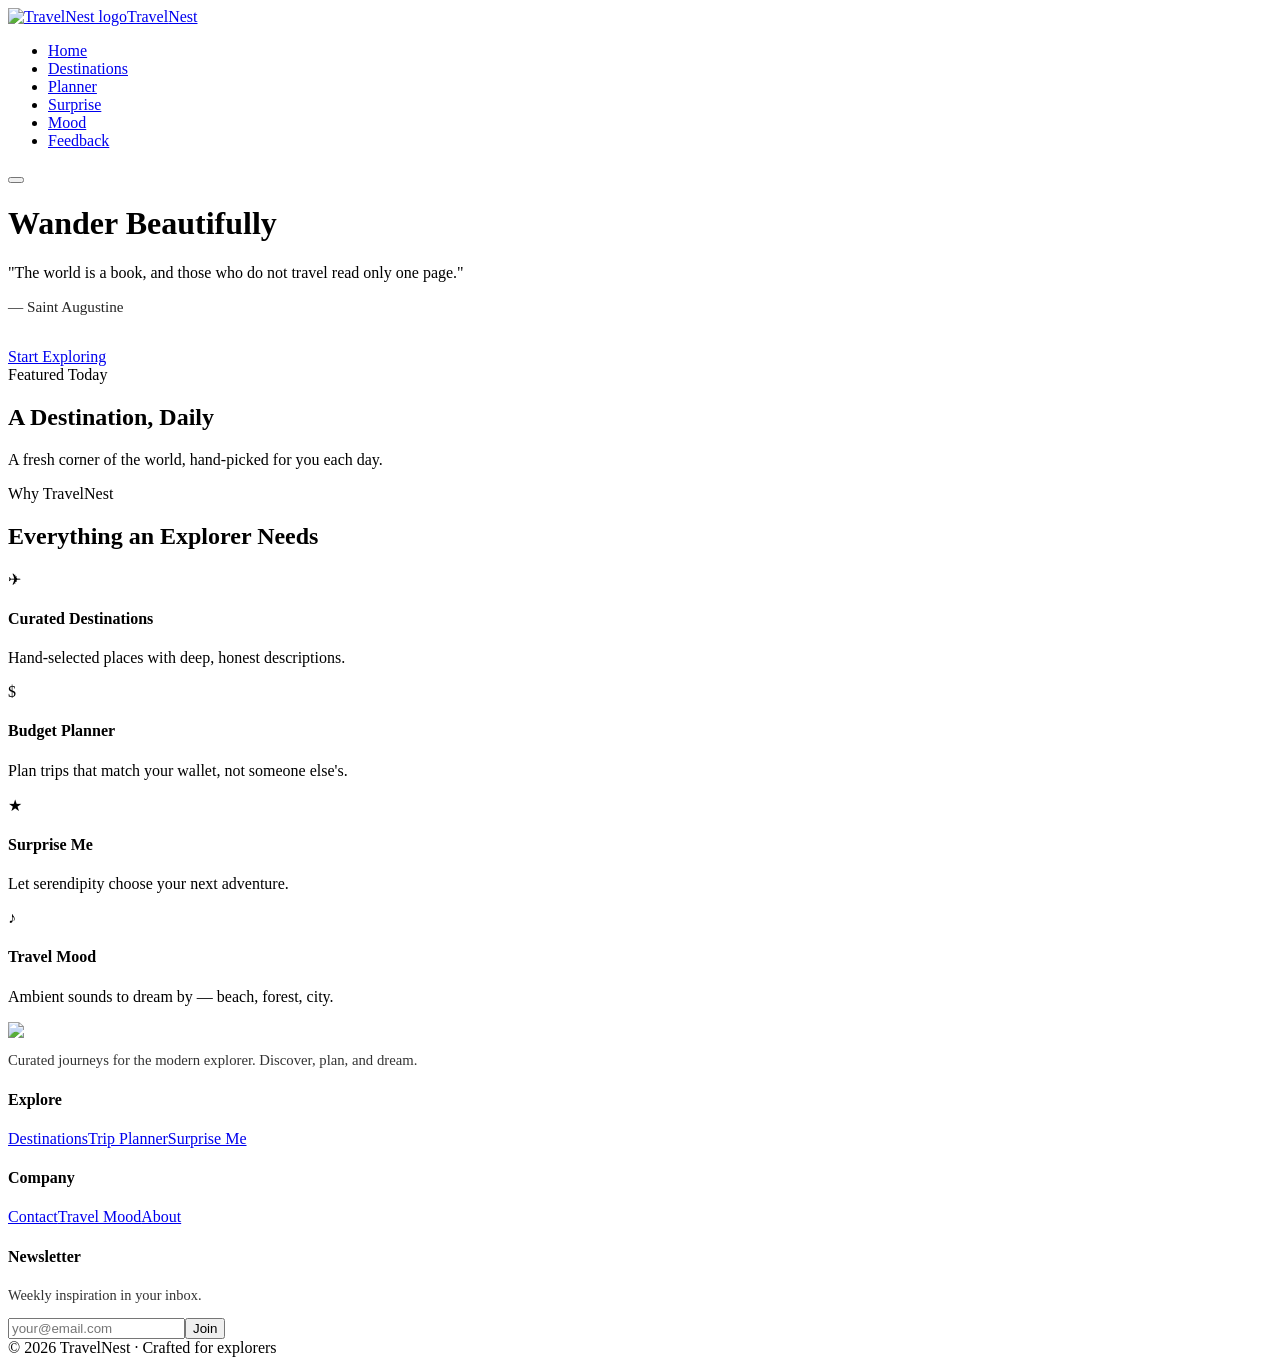
==== index.html @ ad7ad88b "Add files via upload" ====
<!DOCTYPE html><html lang="en"><head><meta charset="UTF-8"><meta name="viewport" content="width=device-width,initial-scale=1">
<link rel="manifest" href="manifest.json">
<meta name="theme-color" content="#2D4F4F">
<link rel="icon" href="icons/favicon.svg" type="image/svg+xml">
<link rel="apple-touch-icon" href="icons/icon-512.png">
<link rel="preconnect" href="https://fonts.googleapis.com">
<link rel="preconnect" href="https://fonts.gstatic.com" crossorigin>
<link href="https://fonts.googleapis.com/css2?family=Playfair+Display:wght@600;700&family=Poppins:wght@300;400;500;600;700&display=swap" rel="stylesheet">
<link rel="stylesheet" href="css/styles.css"><title>TravelNest — Curated Journeys for Modern Explorers</title>
<meta name="description" content="Discover handpicked destinations, plan your trip budget, and find your travel mood with TravelNest.">
</head><body>
<nav class="nav"><div class="nav-inner">
<a href="index.html" class="logo"><img src="icons/logo.svg" alt="TravelNest logo" class="brand-logo">Travel<span>Nest</span></a>
<ul class="nav-links">
<li><a href="index.html">Home</a></li>
<li><a href="destinations.html">Destinations</a></li>
<li><a href="planner.html">Planner</a></li>
<li><a href="random.html">Surprise</a></li>
<li><a href="mood.html">Mood</a></li>
<li><a href="feedback.html">Feedback</a></li>
</ul>
<button class="hamburger" aria-label="Menu"><span></span><span></span><span></span></button>
</div></nav>
<header class="hero"><div id="hero-stage"></div>
<div class="hero-content"><h1>Wander Beautifully</h1>
<p id="hero-quote">"The world is a book, and those who do not travel read only one page."</p>
<p id="hero-author" style="font-size:.95rem;opacity:.85;margin-bottom:2rem">— Saint Augustine</p>
<a href="destinations.html" class="btn">Start Exploring</a>
<a href="planner.html" class="btn btn-outline" style="margin-left:.5rem;color:#fff;border-color:#fff">Plan a Trip</a></div>
<div class="hero-dots" id="hero-dots"></div></header>

<section class="section"><div class="container">
<div class="section-head reveal"><span class="eyebrow">Featured Today</span><h2>A Destination, Daily</h2><p>A fresh corner of the world, hand-picked for you each day.</p></div>
<div class="dotd reveal" id="dotd"></div>
</div></section>

<section class="section" style="background:#fff"><div class="container">
<div class="section-head reveal"><span class="eyebrow">Why TravelNest</span><h2>Everything an Explorer Needs</h2></div>
<div class="features">
<div class="feature reveal"><div class="feature-icon">✈</div><h4>Curated Destinations</h4><p>Hand-selected places with deep, honest descriptions.</p></div>
<div class="feature reveal"><div class="feature-icon">$</div><h4>Budget Planner</h4><p>Plan trips that match your wallet, not someone else's.</p></div>
<div class="feature reveal"><div class="feature-icon">★</div><h4>Surprise Me</h4><p>Let serendipity choose your next adventure.</p></div>
<div class="feature reveal"><div class="feature-icon">♪</div><h4>Travel Mood</h4><p>Ambient sounds to dream by — beach, forest, city.</p></div>
</div></div></section>

<footer><div class="container"><div class="footer-grid">
<div><div class="logo" style="color:#fff"><img src="icons/logo.svg" alt="TravelNest logo" class="footer-logo">Travel<span>Nest</span></div><p style="opacity:.8;margin-top:.8rem;font-size:.92rem">Curated journeys for the modern explorer. Discover, plan, and dream.</p></div>
<div><h4>Explore</h4><a href="destinations.html">Destinations</a><a href="planner.html">Trip Planner</a><a href="random.html">Surprise Me</a></div>
<div><h4>Company</h4><a href="feedback.html">Contact</a><a href="mood.html">Travel Mood</a><a href="#">About</a></div>
<div><h4>Newsletter</h4><p style="opacity:.8;font-size:.9rem">Weekly inspiration in your inbox.</p>
<form id="newsletter-form" class="newsletter"><input type="email" placeholder="your@email.com" required><button type="submit">Join</button></form></div>
</div><div class="footer-bottom">© 2026 TravelNest · Crafted for explorers</div></div></footer>
<div class="modal" id="modal"><div class="modal-box" id="modal-body"></div></div>
<script src="js/data.js"></script><script src="js/main.js"></script>
<script>initHome();</script></body></html>
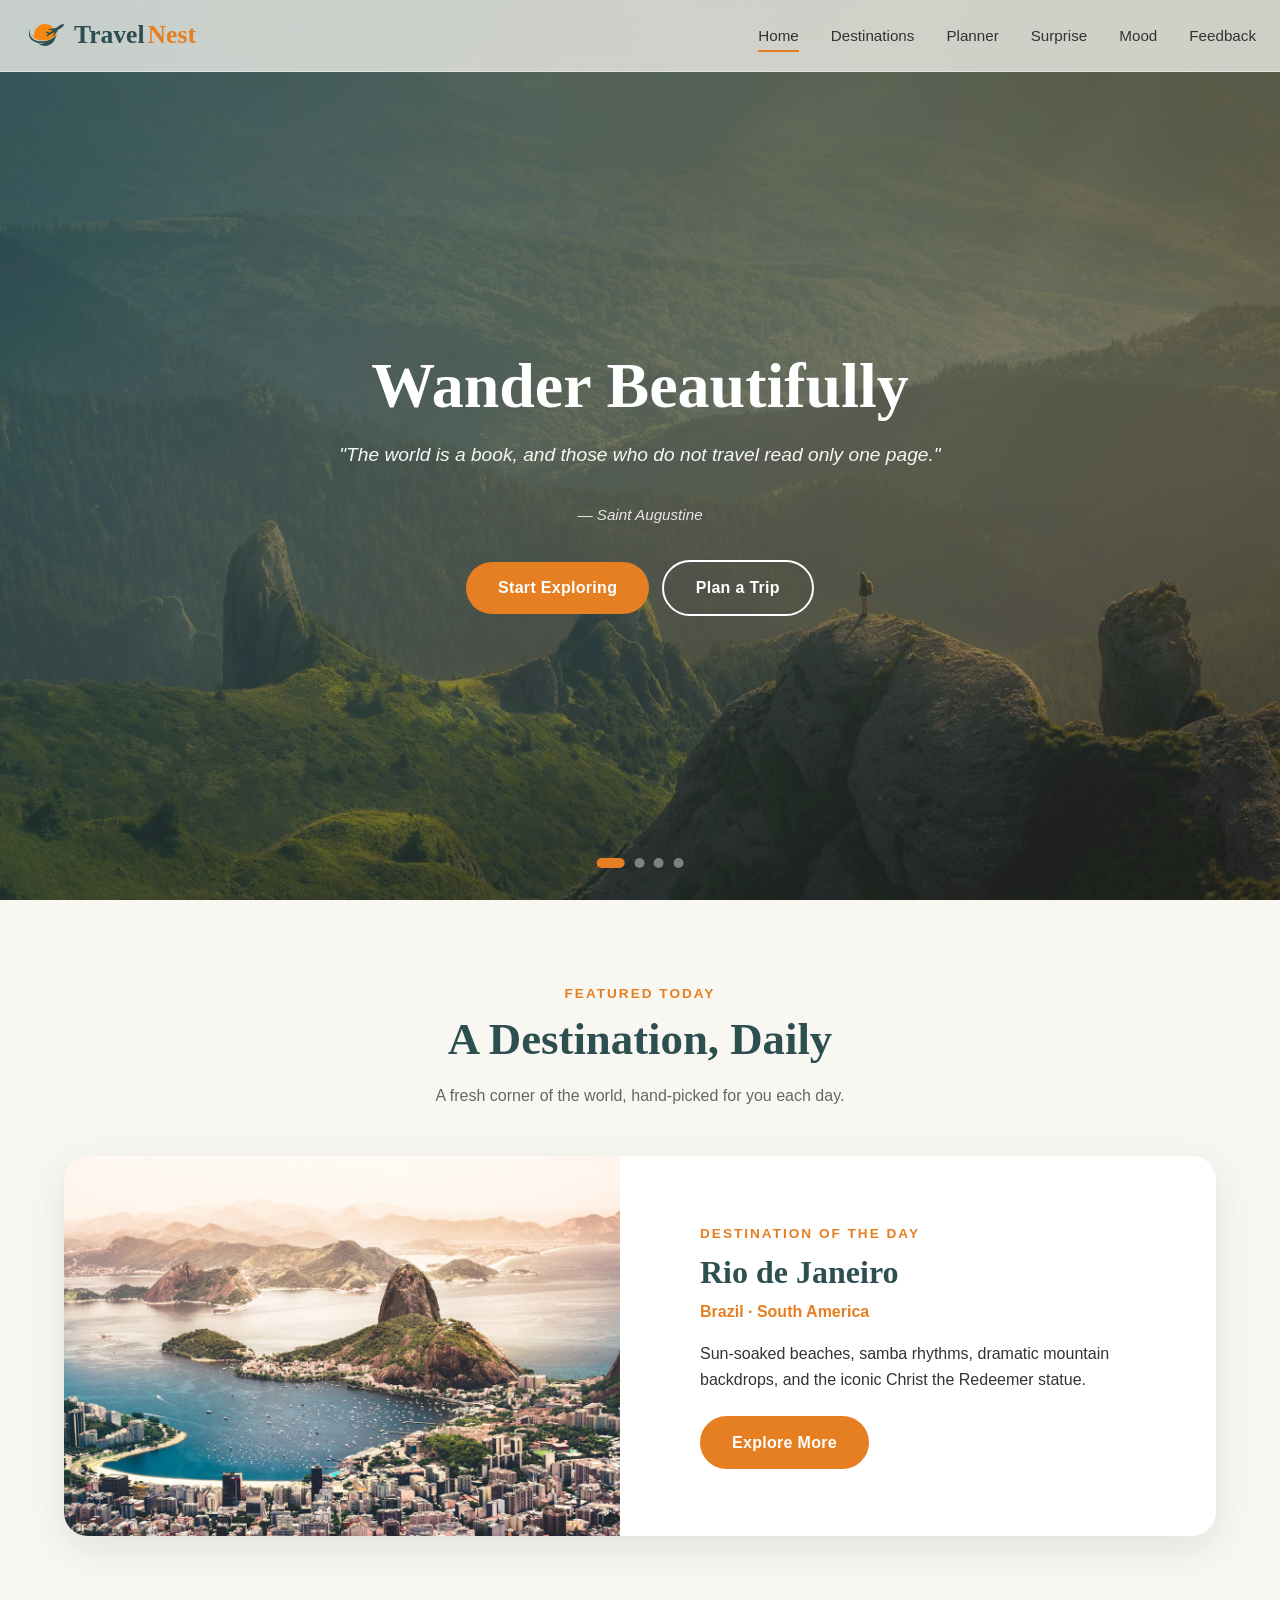
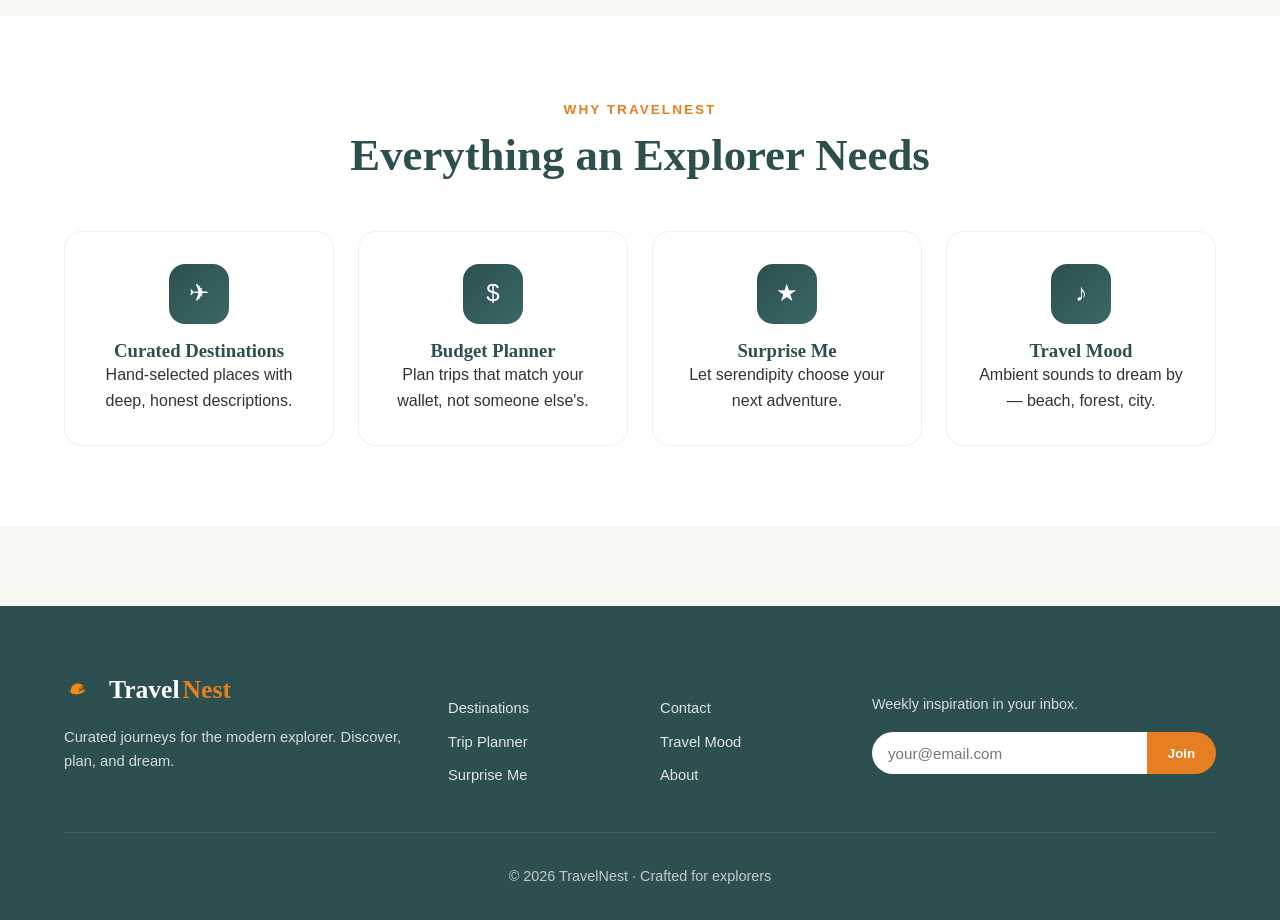
==== commit 12bbd057: "Update feature headings and footer structure" ====
--- a/index.html
+++ b/index.html
@@ -37,17 +37,17 @@
 <section class="section" style="background:#fff"><div class="container">
 <div class="section-head reveal"><span class="eyebrow">Why TravelNest</span><h2>Everything an Explorer Needs</h2></div>
 <div class="features">
-<div class="feature reveal"><div class="feature-icon">✈</div><h4>Curated Destinations</h4><p>Hand-selected places with deep, honest descriptions.</p></div>
-<div class="feature reveal"><div class="feature-icon">$</div><h4>Budget Planner</h4><p>Plan trips that match your wallet, not someone else's.</p></div>
-<div class="feature reveal"><div class="feature-icon">★</div><h4>Surprise Me</h4><p>Let serendipity choose your next adventure.</p></div>
-<div class="feature reveal"><div class="feature-icon">♪</div><h4>Travel Mood</h4><p>Ambient sounds to dream by — beach, forest, city.</p></div>
+<div class="feature reveal"><div class="feature-icon">✈</div><h3>Curated Destinations</h3><p>Hand-selected places with deep, honest descriptions.</p></div>
+<div class="feature reveal"><div class="feature-icon">$</div><h3>Budget Planner</h3><p>Plan trips that match your wallet, not someone else's.</p></div>
+<div class="feature reveal"><div class="feature-icon">★</div><h3>Surprise Me</h3><p>Let serendipity choose your next adventure.</p></div>
+<div class="feature reveal"><div class="feature-icon">♪</div><h3>Travel Mood</h3><p>Ambient sounds to dream by — beach, forest, city.</p></div>
 </div></div></section>
 
 <footer><div class="container"><div class="footer-grid">
 <div><div class="logo" style="color:#fff"><img src="icons/logo.svg" alt="TravelNest logo" class="footer-logo">Travel<span>Nest</span></div><p style="opacity:.8;margin-top:.8rem;font-size:.92rem">Curated journeys for the modern explorer. Discover, plan, and dream.</p></div>
-<div><h4>Explore</h4><a href="destinations.html">Destinations</a><a href="planner.html">Trip Planner</a><a href="random.html">Surprise Me</a></div>
-<div><h4>Company</h4><a href="feedback.html">Contact</a><a href="mood.html">Travel Mood</a><a href="#">About</a></div>
-<div><h4>Newsletter</h4><p style="opacity:.8;font-size:.9rem">Weekly inspiration in your inbox.</p>
+<div><h3>Explore</h3><a href="destinations.html">Destinations</a><a href="planner.html">Trip Planner</a><a href="random.html">Surprise Me</a></div>
+<div><h3>Company</h3><a href="feedback.html">Contact</a><a href="mood.html">Travel Mood</a><a href="#">About</a></div>
+<div><h3>Newsletter</h3><p style="opacity:.8;font-size:.9rem">Weekly inspiration in your inbox.</p>
 <form id="newsletter-form" class="newsletter"><input type="email" placeholder="your@email.com" required><button type="submit">Join</button></form></div>
 </div><div class="footer-bottom">© 2026 TravelNest · Crafted for explorers</div></div></footer>
 <div class="modal" id="modal"><div class="modal-box" id="modal-body"></div></div>
--- a/css/styles.css
+++ b/css/styles.css
@@ -0,0 +1,372 @@
+/* System design*/
+
+:root {
+  --nature: #2D4F4F; 
+  --sunset: #E67E22; 
+  --sand: #F9F7F2; 
+  --charcoal: #333;
+  --glass: rgba(249, 247, 242, 0.75); 
+  --shadow: 0 12px 40px rgba(45, 79, 79, 0.12);
+  --transition: all 0.3s cubic-bezier(0.4, 0, 0.2, 1);
+}
+
+* { box-sizing: border-box; margin: 0; padding: 0; }
+html { scroll-behavior: smooth; }
+
+body { 
+    font-family: 'Poppins', sans-serif; 
+    background: var(--sand); 
+    color: var(--charcoal); 
+    line-height: 1.6; 
+    overflow-x: hidden; 
+}
+
+h1, h2, h3, h4 { 
+    font-family: 'Playfair Display', serif; 
+    color: var(--nature); 
+    font-weight: 700; 
+    line-height: 1.2; 
+}
+
+h1 { font-size: clamp(2.2rem, 5vw, 4.2rem); }
+h2 { font-size: clamp(1.8rem, 3.5vw, 2.8rem); margin-bottom: 1rem; }
+
+a { color: inherit; text-decoration: none; transition: var(--transition); }
+img { max-width: 100%; display: block; }
+
+.container { max-width: 1200px; margin: 0 auto; padding: 0 1.5rem; }
+
+/* BUTTONS - Professional UX */
+.btn { 
+    display: inline-block; 
+    padding: .85rem 2rem; 
+    background: var(--sunset); 
+    color: #fff; 
+    border: none; 
+    border-radius: 50px; 
+    font-weight: 600; 
+    cursor: pointer; 
+    font-family: inherit; 
+    font-size: 1rem; 
+    transition: var(--transition); 
+    letter-spacing: .3px; 
+}
+.btn:hover { 
+    transform: translateY(-3px); 
+    box-shadow: 0 10px 25px rgba(230, 126, 34, 0.4); 
+    background: #d56b10; 
+}
+.btn-outline { 
+    background: transparent; 
+    color: var(--nature); 
+    border: 2px solid var(--nature); 
+}
+.btn-outline:hover { 
+    background: var(--nature); 
+    color: #fff; 
+}
+
+/* NAV - High-End Glassmorphism */
+.nav { 
+    position: fixed; 
+    top: 0; left: 0; right: 0; 
+    z-index: 100; 
+    background: var(--glass); 
+    backdrop-filter: blur(15px); 
+    -webkit-backdrop-filter: blur(15px); 
+    border-bottom: 1px solid rgba(255, 255, 255, 0.4); 
+    transition: var(--transition); 
+}
+.nav-inner { 
+    display: flex; 
+    justify-content: space-between; 
+    align-items: center; 
+    padding: 0.8rem 1.5rem; 
+    max-width: 1300px; 
+    margin: 0 auto; 
+}
+
+/* LOGO ALIGNMENT - */
+.logo { 
+    display: inline-flex; 
+    align-items: center; 
+    gap: 5px; 
+    font-family: 'Playfair Display', serif; 
+    font-size: 1.6rem; 
+    font-weight: 700; 
+    color: var(--nature); 
+    text-decoration: none; 
+}
+
+.logo:hover { opacity: 0.8; }
+.logo span { 
+    color: var(--sunset); 
+    margin-left: -2px; 
+}
+.brand-logo { 
+    height: 45px; 
+    width: auto; 
+    display: block; 
+    object-fit: contain; 
+    flex-shrink: 0; 
+}
+/* Footer Logo Specific Styling */
+.footer-logo {
+    height: 30px; 
+    width: auto;
+    margin-right: 10px;
+}
+
+
+footer .logo {
+    display: inline-flex;
+    align-items: center;
+    gap: 5px;
+}
+
+@media (max-width: 520px) { 
+    .logo { font-size: 1.25rem; } 
+    .brand-logo { height: 32px; } 
+}
+
+.nav-links { display: flex; gap: 2rem; list-style: none; }
+.nav-links a { 
+    font-weight: 500; 
+    position: relative; 
+    padding: .3rem 0; 
+    font-size: .95rem; 
+}
+.nav-links a::after { 
+    content: ''; position: absolute; left: 0; bottom: -4px; 
+    width: 0; height: 2px; background: var(--sunset); transition: var(--transition); 
+}
+.nav-links a:hover::after, .nav-links a.active::after { width: 100%; }
+
+.hamburger { 
+    display: none; flex-direction: column; gap: 5px; cursor: pointer; 
+    background: none; border: none; padding: 8px; z-index: 101; 
+}
+.hamburger span { width: 26px; height: 2px; background: var(--nature); transition: var(--transition); border-radius: 2px; }
+.hamburger.open span:nth-child(1) { transform: translateY(7px) rotate(45deg); }
+.hamburger.open span:nth-child(2) { opacity: 0; }
+.hamburger.open span:nth-child(3) { transform: translateY(-7px) rotate(-45deg); }
+
+@media(max-width: 820px) {
+  .hamburger { display: flex; }
+  .nav-links { 
+    position: fixed; top: 0; right: -100%; flex-direction: column; 
+    background: var(--sand); width: 75%; height: 100vh; 
+    padding: 6rem 2rem; gap: 1.5rem; 
+    transition: .4s cubic-bezier(.4, 0, .2, 1); 
+    box-shadow: -10px 0 30px rgba(0, 0, 0, .1); 
+  }
+  .nav-links.open { right: 0; }
+}
+
+/* HERO SECTION */
+.hero { 
+    min-height: 100vh; display: flex; align-items: center; justify-content: center; 
+    position: relative; overflow: hidden; color: #fff; text-align: center; padding: 6rem 1rem 2rem; 
+}
+.hero-slide { 
+    position: absolute; inset: 0; background-size: cover; background-position: center; 
+    opacity: 0; transition: opacity 1.2s ease; transform: scale(1.05); 
+}
+.hero-slide.active { opacity: 1; transform: scale(1); }
+.hero-slide::after { 
+    content: ''; position: absolute; inset: 0; 
+    background: linear-gradient(135deg, rgba(45, 79, 79, 0.7), rgba(51, 51, 51, 0.5)); 
+}
+.hero-content { position: relative; z-index: 2; max-width: 900px; animation: fadeUp 1s ease; }
+.hero h1 { color: #fff; margin-bottom: 1rem; }
+.hero p { font-size: 1.2rem; font-style: italic; margin-bottom: 2rem; opacity: .95; }
+.hero-dots { position: absolute; bottom: 2rem; left: 50%; transform: translateX(-50%); display: flex; gap: .6rem; z-index: 3; }
+.hero-dots button { 
+    width: 10px; height: 10px; border-radius: 50%; border: none; 
+    background: rgba(255, 255, 255, 0.4); cursor: pointer; transition: var(--transition); 
+}
+.hero-dots button.active { background: var(--sunset); width: 28px; border-radius: 5px; }
+
+@keyframes fadeUp { from { opacity: 0; transform: translateY(30px); } to { opacity: 1; transform: translateY(0); } }
+
+/* GENERAL SECTIONS */
+.section { padding: 5rem 0; }
+.section-head { text-align: center; margin-bottom: 3rem; }
+.section-head p { color: #666; max-width: 600px; margin: .5rem auto 0; }
+.eyebrow { 
+    display: inline-block; color: var(--sunset); font-weight: 600; 
+    letter-spacing: 2px; text-transform: uppercase; font-size: .85rem; margin-bottom: .5rem; 
+}
+
+/* REVEAL ANIMATION */
+.reveal { opacity: 0; transform: translateY(40px); transition: opacity .8s ease, transform .8s ease; }
+.reveal.visible { opacity: 1; transform: translateY(0); }
+
+/* DESTINATION OF THE DAY */
+.dotd { 
+    display: grid; grid-template-columns: 1fr 1fr; gap: 2.5rem; 
+    background: #fff; border-radius: 24px; overflow: hidden; box-shadow: var(--shadow); 
+}
+.dotd-img { min-height: 380px; background-size: cover; background-position: center; }
+.dotd-body { padding: 2.5rem; display: flex; flex-direction: column; justify-content: center; }
+.dotd-body h3 { font-size: 2rem; margin-bottom: .5rem; }
+.dotd-meta { color: var(--sunset); font-weight: 600; margin-bottom: 1rem; }
+@media(max-width: 768px) { .dotd { grid-template-columns: 1fr; } .dotd-img { min-height: 260px; } }
+
+/* FEATURES */
+.features { display: grid; grid-template-columns: repeat(auto-fit, minmax(240px, 1fr)); gap: 1.5rem; }
+.feature { 
+    background: #fff; padding: 2rem; border-radius: 18px; text-align: center; 
+    transition: var(--transition); border: 1px solid rgba(45, 79, 79, 0.08); 
+}
+.feature:hover { transform: translateY(-8px); box-shadow: var(--shadow); }
+.feature-icon { 
+    width: 60px; height: 60px; background: linear-gradient(135deg, var(--nature), #3a6868); 
+    color: #fff; border-radius: 16px; display: grid; place-items: center; 
+    margin: 0 auto 1rem; font-size: 1.5rem; 
+}
+
+/* DESTINATION CARDS */
+.filters { display: flex; gap: 1rem; flex-wrap: wrap; margin-bottom: 2rem; justify-content: center; }
+.filters input, .filters select { 
+    padding: .8rem 1.2rem; border: 2px solid #e5e1d8; border-radius: 50px; 
+    background: #fff; font-family: inherit; font-size: .95rem; min-width: 200px; transition: var(--transition); 
+}
+.filters input:focus, .filters select:focus { outline: none; border-color: var(--sunset); }
+.cards { display: grid; grid-template-columns: repeat(auto-fill, minmax(290px, 1fr)); gap: 2rem; }
+.card { 
+    background: #fff; border-radius: 20px; overflow: hidden; cursor: pointer; 
+    transition: var(--transition); box-shadow: 0 5px 20px rgba(0, 0, 0, 0.06); 
+}
+.card:hover { transform: translateY(-10px); box-shadow: 0 20px 50px rgba(0, 0, 0, 0.15); }
+.card-img { height: 220px; background-size: cover; background-position: center; position: relative; }
+.card-badge { 
+    position: absolute; top: 1rem; right: 1rem; background: var(--glass); 
+    backdrop-filter: blur(10px); padding: .3rem .8rem; border-radius: 50px; 
+    font-size: .75rem; font-weight: 600; color: var(--nature); 
+}
+.card-body { padding: 1.5rem; }
+.card-body h3 { font-size: 1.3rem; margin-bottom: .3rem; }
+.card-country { color: var(--sunset); font-size: .9rem; font-weight: 500; margin-bottom: .7rem; }
+
+/* MODAL */
+.modal { 
+    position: fixed; inset: 0; background: rgba(45, 79, 79, 0.7); 
+    backdrop-filter: blur(8px); z-index: 200; display: none; align-items: center; justify-content: center; 
+    padding: 1rem; animation: fade .3s; 
+}
+.modal.open { display: flex; }
+.modal-box { 
+    background: var(--sand); border-radius: 24px; max-width: 800px; width: 100%; 
+    max-height: 90vh; overflow-y: auto; animation: pop .4s; 
+}
+@keyframes fade { from { opacity: 0; } to { opacity: 1; } }
+@keyframes pop { from { transform: scale(.9); opacity: 0; } to { transform: scale(1); opacity: 1; } }
+.modal-img { height: 280px; background-size: cover; background-position: center; border-radius: 24px 24px 0 0; position: relative; }
+.modal-close { 
+    position: absolute; top: 1rem; right: 1rem; width: 40px; height: 40px; 
+    border-radius: 50%; border: none; background: #fff; font-size: 1.3rem; 
+    cursor: pointer; display: grid; place-items: center; transition: var(--transition); 
+}
+.modal-close:hover { background: var(--sunset); color: #fff; }
+.modal-content { padding: 2rem; }
+
+/* TABLES */
+table { width: 100%; border-collapse: collapse; margin-top: 1rem; background: #fff; border-radius: 12px; overflow: hidden; }
+th, td { padding: .85rem 1rem; text-align: left; border-bottom: 1px solid #eee; }
+th { background: var(--nature); color: #fff; font-weight: 500; }
+
+/* FORMS & INPUTS */
+.form-card { max-width: 600px; margin: 0 auto; background: #fff; padding: 2.5rem; border-radius: 24px; box-shadow: var(--shadow); }
+.field { margin-bottom: 1.2rem; }
+.field label { display: block; font-weight: 500; margin-bottom: .4rem; font-size: .95rem; }
+.field input, .field select, .field textarea { 
+    width: 100%; padding: .85rem 1rem; border: 2px solid #e5e1d8; border-radius: 12px; 
+    font-family: inherit; font-size: 1rem; background: var(--sand); transition: var(--transition); 
+}
+.field input:focus, .field select:focus, .field textarea:focus { outline: none; border-color: var(--sunset); background: #fff; }
+
+/* PROGRESS BAR & RESULTS */
+.result { margin-top: 2rem; padding: 2rem; background: #fff; border-radius: 20px; box-shadow: var(--shadow); display: none; }
+.result.show { display: block; animation: fadeUp .5s; }
+.counter { font-size: 3rem; font-family: 'Playfair Display', serif; color: var(--nature); font-weight: 700; margin: .5rem 0; }
+.bar { height: 14px; background: #e5e1d8; border-radius: 50px; overflow: hidden; margin: 1rem 0; }
+.bar-fill { 
+    height: 100%; width: 0; border-radius: 50px; 
+    transition: width 1.5s cubic-bezier(0.34, 1.56, 0.64, 1); 
+}
+.status-tag { display: inline-block; padding: .4rem 1rem; border-radius: 50px; font-weight: 600; font-size: .9rem; }
+.tag-low { background: #d4edda; color: #155724; }
+.tag-mod { background: #fff3cd; color: #856404; }
+.tag-lux { background: #f8d7da; color: #721c24; }
+
+/* SAVED ITEMS */
+.saved-item { 
+    background: #fff; padding: 1rem 1.3rem; border-radius: 12px; 
+    display: flex; justify-content: space-between; align-items: center; 
+    box-shadow: 0 2px 10px rgba(0,0,0,.04); transition: var(--transition); 
+}
+.saved-item:hover { transform: translateX(5px); }
+
+/* RANDOM GENERATOR SURPRISE */
+.surprise { 
+    text-align: center; padding: 3rem 2rem; 
+    background: linear-gradient(135deg, var(--nature), #3d6e6e); 
+    color: #fff; border-radius: 24px; margin-top: 2rem; 
+}
+.surprise h3 { color: #fff; font-size: 2.2rem; margin-bottom: .5rem; }
+.pop { animation: pop .4s cubic-bezier(0.175, 0.885, 0.32, 1.275); }
+
+/* MOOD PAGE */
+.mood-grid { display: grid; grid-template-columns: repeat(auto-fit, minmax(220px, 1fr)); gap: 1.5rem; }
+.mood-card { 
+    background: #fff; padding: 2rem; border-radius: 20px; text-align: center; 
+    transition: var(--transition); cursor: pointer; border: 2px solid transparent; 
+}
+.mood-card.active { border-color: var(--sunset); background: #fff8f0; transform: scale(1.05); }
+.mood-icon { font-size: 3rem; margin-bottom: .8rem; }
+.checklist { display: grid; gap: .8rem; max-width: 700px; margin: 0 auto; }
+.check-item { 
+    background: #fff; padding: 1rem 1.3rem; border-radius: 14px; 
+    display: flex; align-items: center; gap: 1rem; box-shadow: 0 2px 10px rgba(0,0,0,.05); 
+}
+
+/* FAQ ACCORDION */
+.faq-item { background: #fff; border-radius: 14px; margin-bottom: .8rem; overflow: hidden; box-shadow: 0 2px 10px rgba(0,0,0,.05); }
+.faq-q { 
+    padding: 1.2rem 1.5rem; cursor: pointer; display: flex; justify-content: space-between; 
+    align-items: center; font-weight: 600; color: var(--nature); transition: var(--transition); 
+}
+.faq-q:hover { background: #fdfdfd; color: var(--sunset); }
+.faq-q::after { content: '+'; font-size: 1.5rem; transition: var(--transition); }
+.faq-item.open .faq-q::after { transform: rotate(45deg); }
+.faq-a { max-height: 0; overflow: hidden; transition: max-height .4s ease, padding .3s; padding: 0 1.5rem; }
+.faq-item.open .faq-a { max-height: 300px; padding: 0 1.5rem 1.3rem; }
+
+/* FOOTER */
+footer { background: var(--nature); color: #fff; padding: 4rem 0 2rem; margin-top: 5rem; }
+.footer-grid { display: grid; grid-template-columns: 2fr 1fr 1fr 2fr; gap: 2.5rem; margin-bottom: 2.5rem; }
+.footer-grid h4 { color: #fff; margin-bottom: 1rem; font-size: 1.1rem; }
+.footer-grid a { display: block; padding: .3rem 0; opacity: .85; font-size: .92rem; }
+.footer-grid a:hover { opacity: 1; color: var(--sunset); }
+.newsletter { display: flex; margin-top: 1rem; }
+.newsletter input { 
+    width: 100%; padding: .8rem 1rem; border-radius: 50px 0 0 50px; 
+    border: none; font-family: inherit; font-size: .95rem; 
+}
+.newsletter button { 
+    border-radius: 0 50px 50px 0; padding: .8rem 1.3rem; 
+    background: var(--sunset); border: none; color: #fff; cursor: pointer; font-weight: 600; 
+}
+.footer-bottom { text-align: center; padding-top: 2rem; border-top: 1px solid rgba(255,255,255,.15); opacity: .7; font-size: .9rem; }
+
+@media(max-width: 768px) { .footer-grid { grid-template-columns: 1fr 1fr; } }
+@media(max-width: 480px) { .footer-grid { grid-template-columns: 1fr; } }
+
+.page-hero { 
+    padding: 8rem 1rem 4rem; text-align: center; 
+    background: linear-gradient(135deg, var(--nature), #3d6e6e); 
+    color: #fff; margin-bottom: 3rem; 
+}
+.page-hero h1 { color: #fff; margin-bottom: .5rem; }
+.page-hero p { opacity: .9; max-width: 600px; margin: 0 auto; }
